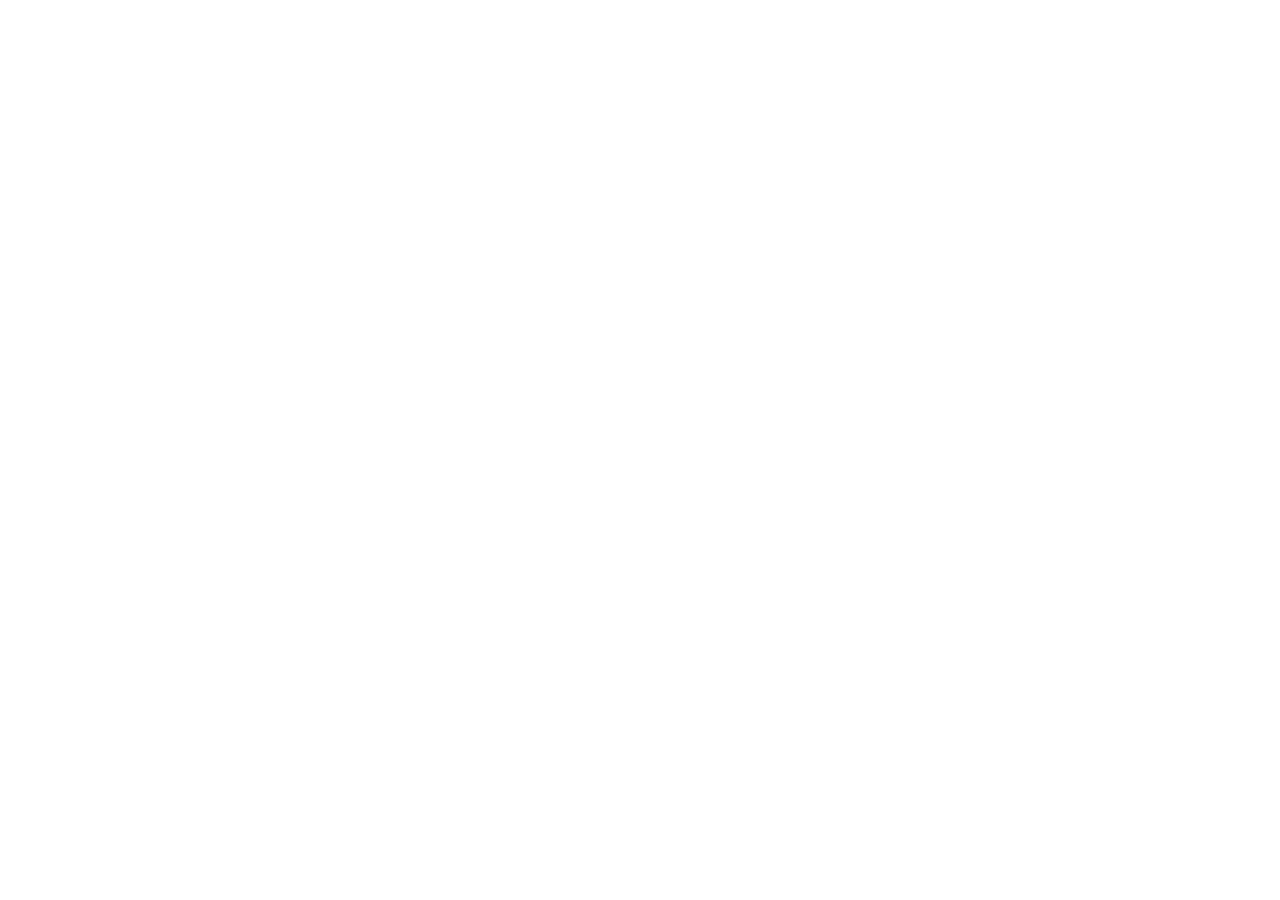
==== index.html @ 12444344 "fix(docs): correct Android version, remove exposed SDK key, fix Kakao typos, improve sidebar readabi" ====
<!DOCTYPE html>
<html lang="ko">
<head>
  <meta charset="UTF-8">
  <title>KT Nasmedia SDK Docs</title>
  <meta name="viewport" content="width=device-width, initial-scale=1.0">
  <meta name="description" content="KT Nasmedia NAP MX SDK · NAP Tracking SDK 공식 연동 가이드">

  <!-- Google Fonts -->
  <link rel="preconnect" href="https://fonts.googleapis.com">
  <link rel="preconnect" href="https://fonts.gstatic.com" crossorigin>
  <link href="https://fonts.googleapis.com/css2?family=Noto+Sans+KR:wght@400;500;600;700&family=JetBrains+Mono:wght@400;500&display=swap" rel="stylesheet">

  <!-- Docsify 기본 테마 (레이아웃 기반) -->
  <link rel="stylesheet" href="https://cdn.jsdelivr.net/npm/docsify-themeable@0/dist/css/theme-simple.css">

  <style>
    /* ── 브랜드/색상 변수 ── */
    :root {
      --theme-color: #E42429;
      --base-font-family: 'Noto Sans KR', -apple-system, BlinkMacSystemFont, sans-serif;
      --base-font-size: 15px;
      --base-line-height: 1.8;
      --base-color: #1f2328;

      /* 사이드바 */
      --sidebar-width: 270px;
      --sidebar-background: #ffffff;
      --sidebar-border-color: #e8eaed;
      --sidebar-border-width: 0 1px 0 0;
      --sidebar-nav-link-color: #444c56;
      --sidebar-nav-link-color--active: #E42429;
      --sidebar-nav-link-background-color--active: #fff0f0;
      --sidebar-nav-link-font-weight--active: 600;
      --sidebar-nav-link-border-color--active: #E42429;
      --sidebar-nav-link-border-width--active: 0 0 0 3px;
      --sidebar-nav-link-padding: 6px 16px;
      --sidebar-nav-link-font-size: 13.5px;

      /* 콘텐츠 */
      --content-max-width: 820px;
      --base-background-color: #fff;

      /* 코드 */
      --code-font-family: 'JetBrains Mono', monospace;
      --code-font-size: 13px;
      --code-theme-background: #161b22;
      --code-theme-text: #e6edf3;
      --code-inline-background: #f6f8fa;
      --code-inline-color: #c7254e;
      --code-inline-border-radius: 4px;

      /* 제목 */
      --heading-color: #1f2328;
      --heading-h1-font-size: 1.85rem;
      --heading-h1-font-weight: 700;
      --heading-h1-border-width: 0 0 2px;
      --heading-h1-border-color: #E42429;
      --heading-h2-font-size: 1.25rem;
      --heading-h2-font-weight: 600;
      --heading-h2-border-color: #e8eaed;

      /* 테이블 */
      --table-cell-padding: 9px 14px;
      --table-head-background: #f6f8fa;
      --table-head-font-size: 11.5px;
      --table-head-font-weight: 700;
      --table-head-color: #656d76;
      --table-row-even-background: transparent;
      --table-row-odd-background: transparent;

      /* 링크 */
      --link-color: #1a73e8;

      /* blockquote */
      --blockquote-background: #f0f6ff;
      --blockquote-border-color: #1a73e8;
      --blockquote-color: #0969da;
      --blockquote-font-size: 14px;
    }

    /* ── 사이드바 추가 스타일 ── */
    .sidebar-nav > ul > li > p,
    .sidebar-nav > ul > li > strong {
      font-size: 11px !important;
      font-weight: 700 !important;
      letter-spacing: .7px !important;
      text-transform: uppercase !important;
      color: #8c959f !important;
      padding: 18px 16px 4px !important;
      margin: 0 !important;
      display: block;
    }

    .sidebar-nav a {
      border-radius: 6px !important;
      margin: 1px 8px !important;
      transition: background .1s, color .1s !important;
      color: #444c56 !important;
    }

    /* 2단계: 개요, 플랫폼 섹션 */
    .sidebar-nav ul ul a { padding-left: 24px !important; font-size: 13px !important; color: #444c56 !important; }
    /* 3단계: 실제 페이지 링크 — 회색 제거, 읽기 쉽게 */
    .sidebar-nav ul ul ul a { padding-left: 38px !important; font-size: 12.5px !important; color: #555e68 !important; }

    /* 플랫폼 서브헤더 (🤖 Android, 🍎 iOS 등) */
    .sidebar-nav ul ul li > p,
    .sidebar-nav ul ul li > strong {
      font-size: 11px !important;
      font-weight: 700 !important;
      letter-spacing: .5px !important;
      color: #444c56 !important;
      padding: 10px 16px 2px 24px !important;
      margin: 0 !important;
      display: block !important;
      text-transform: none !important;
    }

    /* ── 코드 블록 ── */
    .markdown-section pre {
      border-radius: 10px !important;
      border: 1px solid #30363d !important;
    }

    /* ── 테이블 ── */
    .markdown-section table {
      border: 1px solid #e8eaed;
      border-radius: 8px;
      overflow: hidden;
    }
    .markdown-section th { letter-spacing: .4px; }
    .markdown-section td { border-bottom: 1px solid #f0f2f4; }
    .markdown-section tr:last-child td { border-bottom: none; }
    .markdown-section tr:hover td { background: #fafbfc !important; }

    /* ── 검색창 ── */
    .search { padding: 10px 12px 8px; border-bottom: 1px solid #e8eaed; }
    .search input {
      border-radius: 6px !important;
      border: 1px solid #d8dee4 !important;
      font-family: 'Noto Sans KR', sans-serif !important;
      font-size: 13px !important;
    }
    .search input:focus { border-color: #E42429 !important; box-shadow: 0 0 0 3px rgba(228,36,41,.12) !important; }

    /* ── 복사 버튼 ── */
    .docsify-copy-code-button {
      background: #21262d !important;
      color: #8b949e !important;
      border: 1px solid #30363d !important;
      border-radius: 5px !important;
      font-family: 'JetBrains Mono', monospace !important;
      font-size: 11px !important;
      top: 10px !important;
      right: 10px !important;
    }
    .docsify-copy-code-button:hover { color: #e6edf3 !important; }

    /* ── 페이지네이션 ── */
    .pagination-item-label { color: #E42429 !important; }
    .pagination-item a:hover { border-color: #E42429 !important; }

    /* ── 사이드바 브랜드 헤더 영역 ── */
    .kt-brand {
      display: flex;
      align-items: center;
      gap: 10px;
      padding: 0 16px;
      height: 56px;
      border-bottom: 1px solid #e8eaed;
      background: #fff;
      flex-shrink: 0;
    }
    .kt-brand-icon {
      width: 30px; height: 30px;
      background: #E42429;
      border-radius: 7px;
      display: flex; align-items: center; justify-content: center;
      font-size: 15px;
      flex-shrink: 0;
    }
    .kt-brand-name { font-size: 13.5px; font-weight: 700; color: #1f2328; line-height: 1.2; }
    .kt-brand-sub  { font-size: 10.5px; color: #8c959f; letter-spacing: .3px; }

    /* sidebar flex 레이아웃 — 브랜드 상단 고정 */
    .sidebar {
      display: flex !important;
      flex-direction: column !important;
      padding-top: 0 !important;
    }
    .sidebar .search { order: 2; }
    .sidebar .sidebar-nav { order: 3; }

    /* hr in sidebar */
    .sidebar-nav hr { border: none; border-top: 1px solid #e8eaed; margin: 6px 16px; }

    /* ── SDK 섹션 구분 — NAP MX SDK (빨강) ── */
    .sdk-mx {
      background: linear-gradient(135deg, rgba(228,36,41,0.06) 0%, rgba(228,36,41,0.02) 100%) !important;
      border-left: 4px solid #E42429 !important;
      border-radius: 0 8px 8px 0 !important;
      margin: 2px 6px 2px 0 !important;
      padding-bottom: 4px !important;
    }
    .sdk-mx > p,
    .sdk-mx > strong {
      background: #E42429 !important;
      color: #ffffff !important;
      border-radius: 0 6px 6px 0 !important;
      padding: 6px 14px 6px 12px !important;
      margin: 0 0 4px -1px !important;
      font-size: 11px !important;
      font-weight: 700 !important;
      letter-spacing: .8px !important;
      text-transform: uppercase !important;
      display: block !important;
    }

    /* ── SDK 섹션 구분 — NAP Tracking SDK (파랑) ── */
    .sdk-tracking {
      background: linear-gradient(135deg, rgba(3,105,161,0.06) 0%, rgba(3,105,161,0.02) 100%) !important;
      border-left: 4px solid #0369a1 !important;
      border-radius: 0 8px 8px 0 !important;
      margin: 2px 6px 2px 0 !important;
      padding-bottom: 4px !important;
    }
    .sdk-tracking > p,
    .sdk-tracking > strong {
      background: #0369a1 !important;
      color: #ffffff !important;
      border-radius: 0 6px 6px 0 !important;
      padding: 6px 14px 6px 12px !important;
      margin: 0 0 4px -1px !important;
      font-size: 11px !important;
      font-weight: 700 !important;
      letter-spacing: .8px !important;
      text-transform: uppercase !important;
      display: block !important;
    }

    /* Tracking 섹션 active 링크 파랑 계열 */
    .sdk-tracking li.active > a {
      color: #0369a1 !important;
      background: #e0f2fe !important;
      border-left-color: #0369a1 !important;
    }
  </style>
</head>
<body>
  <div id="app"></div>

  <script>
    window.$docsify = {
      name: '',
      repo: '',
      loadSidebar: true,
      auto2top: true,
      subMaxLevel: 3,
      search: {
        maxAge: 86400000,
        paths: 'auto',
        placeholder: '문서 검색...',
        noData: '검색 결과 없음',
        depth: 6,
      },
      alias: { '/.*/_sidebar.md': '/_sidebar.md' },
      copyCode: { buttonText: '복사', errorText: '오류', successText: '완료 ✓' },
      pagination: {
        previousText: '← 이전',
        nextText: '다음 →',
        crossChapter: true,
        crossChapterText: true,
      },
    }
  </script>

  <!-- Docsify 코어 -->
  <script src="https://cdn.jsdelivr.net/npm/docsify@4/lib/docsify.min.js"></script>

  <!-- 플러그인 -->
  <script src="https://cdn.jsdelivr.net/npm/docsify@4/lib/plugins/search.min.js"></script>
  <script src="https://cdn.jsdelivr.net/npm/docsify-copy-code@2/dist/docsify-copy-code.min.js"></script>
  <script src="https://cdn.jsdelivr.net/npm/docsify-pagination/dist/docsify-pagination.min.js"></script>

  <!-- 언어 하이라이팅 -->
  <script src="https://cdn.jsdelivr.net/npm/prismjs@1/components/prism-kotlin.min.js"></script>
  <script src="https://cdn.jsdelivr.net/npm/prismjs@1/components/prism-swift.min.js"></script>
  <script src="https://cdn.jsdelivr.net/npm/prismjs@1/components/prism-java.min.js"></script>
  <script src="https://cdn.jsdelivr.net/npm/prismjs@1/components/prism-ruby.min.js"></script>
  <script src="https://cdn.jsdelivr.net/npm/prismjs@1/components/prism-bash.min.js"></script>
  <script src="https://cdn.jsdelivr.net/npm/prismjs@1/components/prism-markup.min.js"></script>

  <!-- 브랜드 헤더 + SDK 섹션 구분 클래스 주입 -->
  <script>
    (function () {
      const brand = document.createElement('div');
      brand.className = 'kt-brand';
      brand.innerHTML = `
        <div class="kt-brand-icon">📡</div>
        <div>
          <div class="kt-brand-name">KT Nasmedia</div>
          <div class="kt-brand-sub">SDK Docs</div>
        </div>`;

      function tagSdkSections() {
        const nav = document.querySelector('.sidebar-nav');
        if (!nav) return;
        nav.querySelectorAll('li').forEach(function (li) {
          const label = li.querySelector('p') || li.querySelector('strong');
          if (!label) return;
          const text = label.textContent.trim();
          if (text.includes('NAP MX SDK')) li.classList.add('sdk-mx');
          else if (text.includes('NAP Tracking SDK')) li.classList.add('sdk-tracking');
        });
      }

      const obs = new MutationObserver(function () {
        const sb = document.querySelector('.sidebar');
        if (sb && !sb.querySelector('.kt-brand')) {
          sb.insertBefore(brand, sb.firstChild);
        }
        tagSdkSections();
      });
      obs.observe(document.body, { childList: true, subtree: true });
    })();
  </script>
</body>
</html>
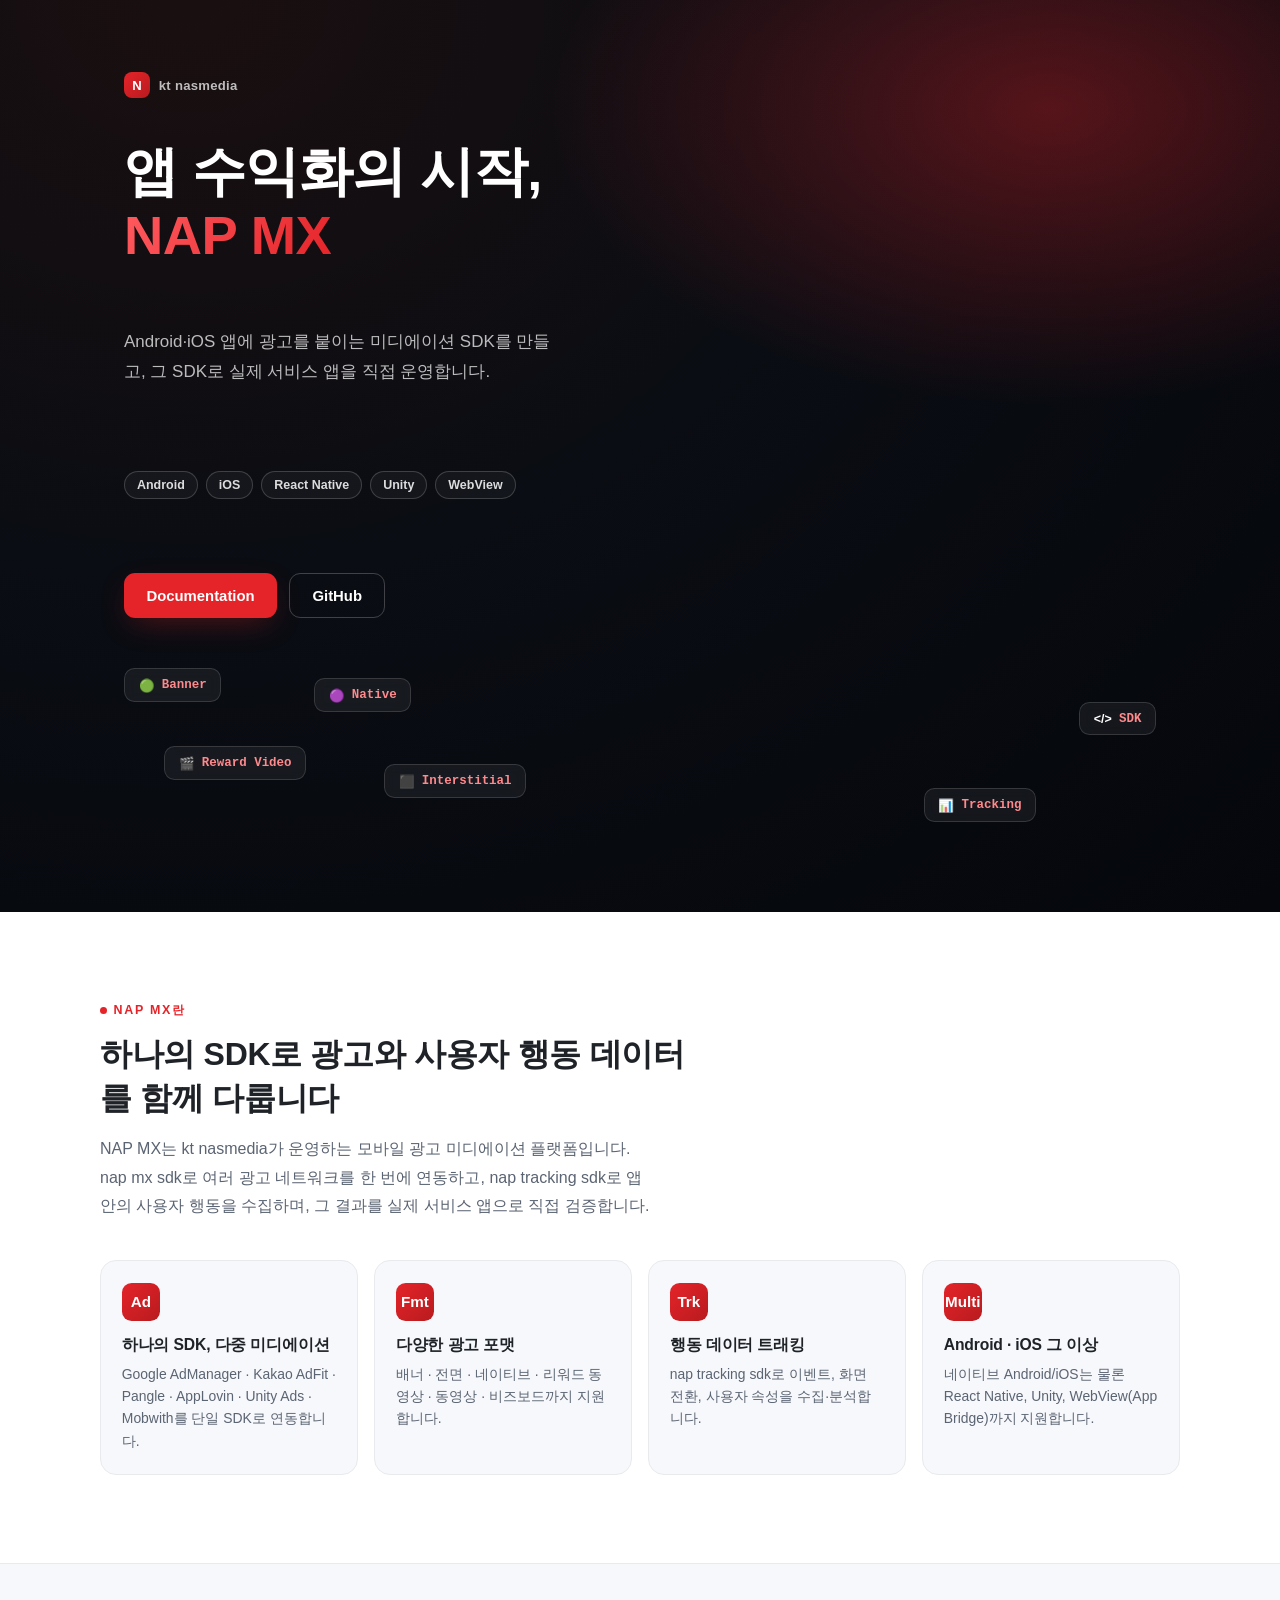
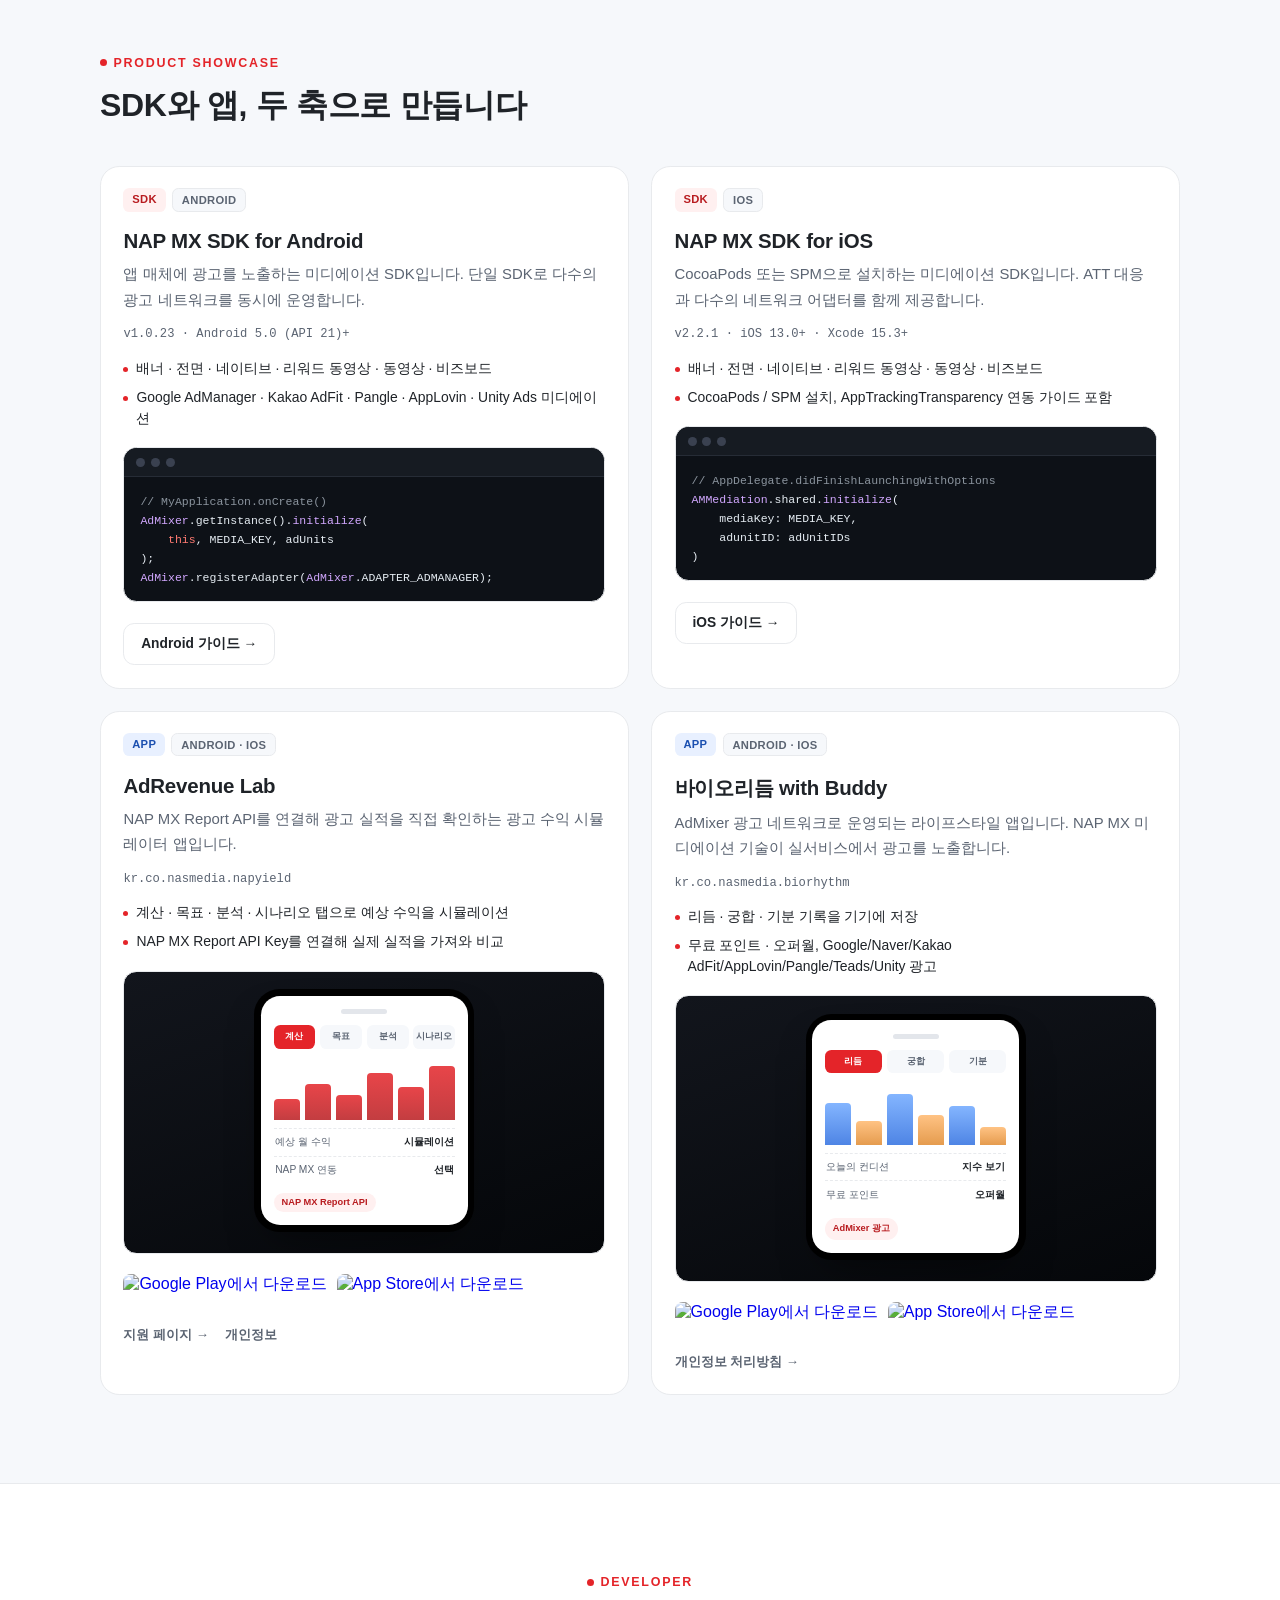
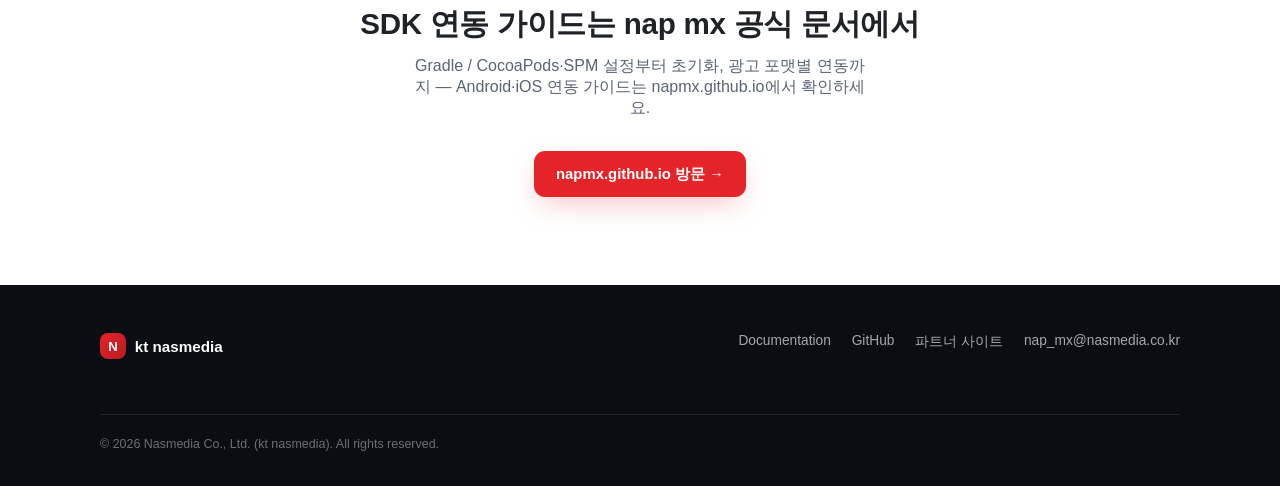
==== commit bcf1a59b: "refactor: drop in-repo SDK guides, point Documentation to napmx.github.io Remove the Docsify-based n" ====
--- a/index.html
+++ b/index.html
@@ -2,327 +2,313 @@
 <html lang="ko">
 <head>
   <meta charset="UTF-8">
-  <title>KT Nasmedia SDK Docs</title>
+  <title>NAP MX | kt nasmedia</title>
   <meta name="viewport" content="width=device-width, initial-scale=1.0">
-  <meta name="description" content="KT Nasmedia NAP MX SDK · NAP Tracking SDK 공식 연동 가이드">
+  <meta name="description" content="NAP MX — kt nasmedia의 모바일 광고 미디에이션 SDK와 이를 직접 운영하는 앱. Android · iOS 공식 연동 가이드는 napmx.github.io에서 확인하세요.">
+  <link rel="icon" href="data:image/svg+xml,%3Csvg xmlns='http://www.w3.org/2000/svg' viewBox='0 0 32 32'%3E%3Crect width='32' height='32' rx='8' fill='%23E42429'/%3E%3Ctext x='16' y='23' font-family='Arial,sans-serif' font-size='19' font-weight='800' fill='white' text-anchor='middle'%3EN%3C/text%3E%3C/svg%3E">
 
   <!-- Google Fonts -->
   <link rel="preconnect" href="https://fonts.googleapis.com">
   <link rel="preconnect" href="https://fonts.gstatic.com" crossorigin>
   <link href="https://fonts.googleapis.com/css2?family=Noto+Sans+KR:wght@400;500;600;700&family=JetBrains+Mono:wght@400;500&display=swap" rel="stylesheet">
 
-  <!-- Docsify 기본 테마 (레이아웃 기반) -->
-  <link rel="stylesheet" href="https://cdn.jsdelivr.net/npm/docsify-themeable@0/dist/css/theme-simple.css">
+  <style>
+    * { box-sizing: border-box; }
+    html { scroll-behavior: smooth; }
+    body { margin: 0; background: #0a0d13; }
+    @media (prefers-reduced-motion: reduce) { html { scroll-behavior: auto; } }
 
-  <style>
-    /* ── 브랜드/색상 변수 ── */
-    :root {
-      --theme-color: #E42429;
-      --base-font-family: 'Noto Sans KR', -apple-system, BlinkMacSystemFont, sans-serif;
-      --base-font-size: 15px;
-      --base-line-height: 1.8;
-      --base-color: #1f2328;
-
-      /* 사이드바 */
-      --sidebar-width: 270px;
-      --sidebar-background: #ffffff;
-      --sidebar-border-color: #e8eaed;
-      --sidebar-border-width: 0 1px 0 0;
-      --sidebar-nav-link-color: #444c56;
-      --sidebar-nav-link-color--active: #E42429;
-      --sidebar-nav-link-background-color--active: #fff0f0;
-      --sidebar-nav-link-font-weight--active: 600;
-      --sidebar-nav-link-border-color--active: #E42429;
-      --sidebar-nav-link-border-width--active: 0 0 0 3px;
-      --sidebar-nav-link-padding: 6px 16px;
-      --sidebar-nav-link-font-size: 13.5px;
-
-      /* 콘텐츠 */
-      --content-max-width: 820px;
-      --base-background-color: #fff;
-
-      /* 코드 */
-      --code-font-family: 'JetBrains Mono', monospace;
-      --code-font-size: 13px;
-      --code-theme-background: #161b22;
-      --code-theme-text: #e6edf3;
-      --code-inline-background: #f6f8fa;
-      --code-inline-color: #c7254e;
-      --code-inline-border-radius: 4px;
-
-      /* 제목 */
-      --heading-color: #1f2328;
-      --heading-h1-font-size: 1.85rem;
-      --heading-h1-font-weight: 700;
-      --heading-h1-border-width: 0 0 2px;
-      --heading-h1-border-color: #E42429;
-      --heading-h2-font-size: 1.25rem;
-      --heading-h2-font-weight: 600;
-      --heading-h2-border-color: #e8eaed;
-
-      /* 테이블 */
-      --table-cell-padding: 9px 14px;
-      --table-head-background: #f6f8fa;
-      --table-head-font-size: 11.5px;
-      --table-head-font-weight: 700;
-      --table-head-color: #656d76;
-      --table-row-even-background: transparent;
-      --table-row-odd-background: transparent;
-
-      /* 링크 */
-      --link-color: #1a73e8;
-
-      /* blockquote */
-      --blockquote-background: #f0f6ff;
-      --blockquote-border-color: #1a73e8;
-      --blockquote-color: #0969da;
-      --blockquote-font-size: 14px;
-    }
-
-    /* ── 사이드바 추가 스타일 ── */
-    .sidebar-nav > ul > li > p,
-    .sidebar-nav > ul > li > strong {
-      font-size: 11px !important;
-      font-weight: 700 !important;
-      letter-spacing: .7px !important;
-      text-transform: uppercase !important;
-      color: #8c959f !important;
-      padding: 18px 16px 4px !important;
-      margin: 0 !important;
-      display: block;
-    }
-
-    .sidebar-nav a {
-      border-radius: 6px !important;
-      margin: 1px 8px !important;
-      transition: background .1s, color .1s !important;
-      color: #444c56 !important;
-    }
-
-    /* 2단계: 개요, 플랫폼 섹션 */
-    .sidebar-nav ul ul a { padding-left: 24px !important; font-size: 13px !important; color: #444c56 !important; }
-    /* 3단계: 실제 페이지 링크 — 회색 제거, 읽기 쉽게 */
-    .sidebar-nav ul ul ul a { padding-left: 38px !important; font-size: 12.5px !important; color: #555e68 !important; }
-
-    /* 플랫폼 서브헤더 (🤖 Android, 🍎 iOS 등) */
-    .sidebar-nav ul ul li > p,
-    .sidebar-nav ul ul li > strong {
-      font-size: 11px !important;
-      font-weight: 700 !important;
-      letter-spacing: .5px !important;
-      color: #444c56 !important;
-      padding: 10px 16px 2px 24px !important;
-      margin: 0 !important;
-      display: block !important;
-      text-transform: none !important;
-    }
-
-    /* ── 코드 블록 ── */
-    .markdown-section pre {
-      border-radius: 10px !important;
-      border: 1px solid #30363d !important;
-    }
-
-    /* ── 테이블 ── */
-    .markdown-section table {
-      border: 1px solid #e8eaed;
-      border-radius: 8px;
-      overflow: hidden;
-    }
-    .markdown-section th { letter-spacing: .4px; }
-    .markdown-section td { border-bottom: 1px solid #f0f2f4; }
-    .markdown-section tr:last-child td { border-bottom: none; }
-    .markdown-section tr:hover td { background: #fafbfc !important; }
-
-    /* ── 검색창 ── */
-    .search { padding: 10px 12px 8px; border-bottom: 1px solid #e8eaed; }
-    .search input {
-      border-radius: 6px !important;
-      border: 1px solid #d8dee4 !important;
-      font-family: 'Noto Sans KR', sans-serif !important;
-      font-size: 13px !important;
-    }
-    .search input:focus { border-color: #E42429 !important; box-shadow: 0 0 0 3px rgba(228,36,41,.12) !important; }
-
-    /* ── 복사 버튼 ── */
-    .docsify-copy-code-button {
-      background: #21262d !important;
-      color: #8b949e !important;
-      border: 1px solid #30363d !important;
-      border-radius: 5px !important;
-      font-family: 'JetBrains Mono', monospace !important;
-      font-size: 11px !important;
-      top: 10px !important;
-      right: 10px !important;
-    }
-    .docsify-copy-code-button:hover { color: #e6edf3 !important; }
-
-    /* ── 페이지네이션 ── */
-    .pagination-item-label { color: #E42429 !important; }
-    .pagination-item a:hover { border-color: #E42429 !important; }
-
-    /* ── 사이드바 브랜드 헤더 영역 ── */
-    .kt-brand {
-      display: flex;
-      align-items: center;
-      gap: 10px;
-      padding: 0 16px;
-      height: 56px;
-      border-bottom: 1px solid #e8eaed;
-      background: #fff;
-      flex-shrink: 0;
-    }
-    .kt-brand-icon {
-      width: 30px; height: 30px;
-      background: #E42429;
-      border-radius: 7px;
-      display: flex; align-items: center; justify-content: center;
-      font-size: 15px;
-      flex-shrink: 0;
-    }
-    .kt-brand-name { font-size: 13.5px; font-weight: 700; color: #1f2328; line-height: 1.2; }
-    .kt-brand-sub  { font-size: 10.5px; color: #8c959f; letter-spacing: .3px; }
-
-    /* sidebar flex 레이아웃 — 브랜드 상단 고정 */
-    .sidebar {
-      display: flex !important;
-      flex-direction: column !important;
-      padding-top: 0 !important;
-    }
-    .sidebar .search { order: 2; }
-    .sidebar .sidebar-nav { order: 3; }
-
-    /* hr in sidebar */
-    .sidebar-nav hr { border: none; border-top: 1px solid #e8eaed; margin: 6px 16px; }
-
-    /* ── SDK 섹션 구분 — NAP MX SDK (빨강) ── */
-    .sdk-mx {
-      background: linear-gradient(135deg, rgba(228,36,41,0.06) 0%, rgba(228,36,41,0.02) 100%) !important;
-      border-left: 4px solid #E42429 !important;
-      border-radius: 0 8px 8px 0 !important;
-      margin: 2px 6px 2px 0 !important;
-      padding-bottom: 4px !important;
-    }
-    .sdk-mx > p,
-    .sdk-mx > strong {
-      background: #E42429 !important;
-      color: #ffffff !important;
-      border-radius: 0 6px 6px 0 !important;
-      padding: 6px 14px 6px 12px !important;
-      margin: 0 0 4px -1px !important;
-      font-size: 11px !important;
-      font-weight: 700 !important;
-      letter-spacing: .8px !important;
-      text-transform: uppercase !important;
-      display: block !important;
-    }
-
-    /* ── SDK 섹션 구분 — NAP Tracking SDK (파랑) ── */
-    .sdk-tracking {
-      background: linear-gradient(135deg, rgba(3,105,161,0.06) 0%, rgba(3,105,161,0.02) 100%) !important;
-      border-left: 4px solid #0369a1 !important;
-      border-radius: 0 8px 8px 0 !important;
-      margin: 2px 6px 2px 0 !important;
-      padding-bottom: 4px !important;
-    }
-    .sdk-tracking > p,
-    .sdk-tracking > strong {
-      background: #0369a1 !important;
-      color: #ffffff !important;
-      border-radius: 0 6px 6px 0 !important;
-      padding: 6px 14px 6px 12px !important;
-      margin: 0 0 4px -1px !important;
-      font-size: 11px !important;
-      font-weight: 700 !important;
-      letter-spacing: .8px !important;
-      text-transform: uppercase !important;
-      display: block !important;
-    }
-
-    /* Tracking 섹션 active 링크 파랑 계열 */
-    .sdk-tracking li.active > a {
-      color: #0369a1 !important;
-      background: #e0f2fe !important;
-      border-left-color: #0369a1 !important;
-    }
+    .nm-cover{--nm-red:#E42429;--nm-red-dark:#b81b1f;--nm-red-glow:rgba(228,36,41,.35);--nm-ink:#0a0d13;--nm-ink-soft:#121826;--nm-ink-line:rgba(255,255,255,.09);--nm-paper:#ffffff;--nm-paper-soft:#f6f8fb;--nm-line:#e8eaed;--nm-text:#1f2328;--nm-muted:#5b6472;--nm-mono:'JetBrains Mono',monospace;--nm-sans:'Noto Sans KR',-apple-system,BlinkMacSystemFont,sans-serif;display:block;width:100%;font-family:var(--nm-sans);color:var(--nm-text);}
+    .nm-cover *{box-sizing:border-box;}
+    .nm-cover a{text-decoration:none;}
+    .nm-cover section{padding:5.5rem 1.5rem;}
+    .nm-cover h1,.nm-cover h2,.nm-cover h3{font-family:var(--nm-sans);letter-spacing:-.01em;margin:0;}
+    .nm-cover .nm-wrap{max-width:1080px;margin:0 auto;}
+    .nm-cover .nm-eyebrow{display:inline-flex;align-items:center;gap:.4rem;font-size:.78rem;font-weight:700;letter-spacing:.14em;text-transform:uppercase;color:var(--nm-red);margin:0 0 .9rem;}
+    .nm-cover .nm-eyebrow::before{content:"";width:7px;height:7px;border-radius:50%;background:var(--nm-red);}
+    .nm-cover [data-reveal]{opacity:0;transform:translateY(22px);transition:opacity .7s ease,transform .7s ease;}
+    .nm-cover [data-reveal].is-visible{opacity:1;transform:none;}
+    @media (prefers-reduced-motion:reduce){.nm-cover [data-reveal]{opacity:1;transform:none;transition:none;}}
+    .nm-hero{position:relative;padding:0;background:radial-gradient(120% 140% at 15% 0%,#1a0f10 0%,var(--nm-ink) 45%,#05070c 100%);color:#fff;overflow:hidden;}
+    .nm-hero::before{content:"";position:absolute;inset:0;background:radial-gradient(60% 50% at 82% 12%,var(--nm-red-glow) 0%,transparent 65%);pointer-events:none;}
+    .nm-hero-inner{position:relative;max-width:1080px;margin:0 auto;padding:4.5rem 1.5rem 4rem;display:grid;gap:2.6rem;}
+    .nm-brand{display:inline-flex;align-items:center;gap:.55rem;font-size:.82rem;font-weight:700;color:rgba(255,255,255,.72);letter-spacing:.02em;}
+    .nm-brand-mark{width:26px;height:26px;border-radius:8px;background:linear-gradient(135deg,var(--nm-red),var(--nm-red-dark));display:flex;align-items:center;justify-content:center;font-size:.82rem;font-weight:800;color:#fff;flex-shrink:0;}
+    .nm-hero-title{font-size:clamp(2.1rem,5.4vw,3.4rem);line-height:1.18;font-weight:800;margin-top:1.4rem;}
+    .nm-hero-title .nm-accent{color:var(--nm-red);background:linear-gradient(120deg,#ff5a5f,var(--nm-red));-webkit-background-clip:text;background-clip:text;-webkit-text-fill-color:transparent;}
+    .nm-hero-sub{margin-top:1.1rem;max-width:46ch;font-size:1.06rem;line-height:1.75;color:rgba(255,255,255,.72);}
+    .nm-hero-badges{display:flex;flex-wrap:wrap;gap:.5rem;margin-top:1.6rem;}
+    .nm-hero-badges span{font-size:.78rem;font-weight:600;padding:.4rem .75rem;border-radius:99px;border:1px solid rgba(255,255,255,.18);color:rgba(255,255,255,.85);background:rgba(255,255,255,.04);}
+    .nm-hero-cta{display:flex;flex-wrap:wrap;gap:.75rem;margin-top:2rem;}
+    .nm-btn{display:inline-flex;align-items:center;gap:.4rem;padding:.85rem 1.4rem;border-radius:.7rem;font-weight:700;font-size:.93rem;transition:transform .15s ease,box-shadow .15s ease,background .15s ease,border-color .15s ease;}
+    .nm-btn-primary{background:var(--nm-red);color:#fff;box-shadow:0 10px 30px -8px var(--nm-red-glow);}
+    .nm-btn-primary:hover{background:#ff3238;transform:translateY(-2px);}
+    .nm-btn-ghost{border:1px solid rgba(255,255,255,.22);color:#fff;}
+    .nm-btn-ghost:hover{border-color:rgba(255,255,255,.5);transform:translateY(-2px);}
+    .nm-btn-dark{border:1px solid var(--nm-line);color:var(--nm-text);}
+    .nm-btn-dark:hover{border-color:var(--nm-red);color:var(--nm-red);}
+    .nm-hero-visual{position:relative;height:180px;margin-top:.5rem;}
+    .nm-chip{position:absolute;display:flex;align-items:center;gap:.45rem;padding:.55rem .85rem;border-radius:.65rem;background:rgba(255,255,255,.06);border:1px solid rgba(255,255,255,.14);backdrop-filter:blur(6px);font-size:.78rem;font-weight:600;color:#fff;animation:nm-float 6s ease-in-out infinite;white-space:nowrap;}
+    .nm-chip b{color:var(--nm-red-light,#ff8a8d);font-family:var(--nm-mono);font-weight:700;}
+    .nm-chip.c1{top:0;left:0;animation-delay:0s;}
+    .nm-chip.c2{top:10px;left:190px;animation-delay:.4s;}
+    .nm-chip.c3{top:78px;left:40px;animation-delay:.9s;}
+    .nm-chip.c4{top:96px;left:260px;animation-delay:1.3s;}
+    .nm-chip.c5{top:34px;right:0;animation-delay:.6s;}
+    .nm-chip.c6{top:120px;right:120px;animation-delay:1.6s;}
+    @keyframes nm-float{0%,100%{transform:translateY(0);}50%{transform:translateY(-9px);}}
+    @media (prefers-reduced-motion:reduce){.nm-chip{animation:none;}}
+    @media (max-width:720px){.nm-hero-visual{display:none;}}
+    .nm-intro{background:var(--nm-paper);}
+    .nm-intro h2{font-size:clamp(1.5rem,3.4vw,2rem);font-weight:800;max-width:34ch;}
+    .nm-intro .nm-lead{margin-top:.85rem;max-width:62ch;color:var(--nm-muted);font-size:1rem;line-height:1.8;}
+    .nm-feature-grid{display:grid;grid-template-columns:repeat(4,minmax(0,1fr));gap:1rem;margin-top:2.4rem;}
+    .nm-feature{padding:1.4rem 1.3rem;border:1px solid var(--nm-line);border-radius:1rem;background:var(--nm-paper-soft);transition:transform .2s ease,box-shadow .2s ease,border-color .2s ease;}
+    .nm-feature:hover{transform:translateY(-3px);border-color:var(--nm-red);box-shadow:0 14px 28px -18px rgba(228,36,41,.35);}
+    .nm-feature-icon{width:38px;height:38px;border-radius:.6rem;background:linear-gradient(135deg,var(--nm-red),var(--nm-red-dark));display:flex;align-items:center;justify-content:center;color:#fff;font-weight:800;font-size:.95rem;margin-bottom:.9rem;}
+    .nm-feature h3{font-size:.98rem;font-weight:700;}
+    .nm-feature p{margin:.4rem 0 0;font-size:.87rem;line-height:1.6;color:var(--nm-muted);}
+    @media (max-width:960px){.nm-feature-grid{grid-template-columns:repeat(2,minmax(0,1fr));}}
+    @media (max-width:560px){.nm-feature-grid{grid-template-columns:1fr;}}
+    .nm-showcase{background:var(--nm-paper-soft);border-top:1px solid var(--nm-line);border-bottom:1px solid var(--nm-line);}
+    .nm-showcase h2{font-size:clamp(1.5rem,3.4vw,2rem);font-weight:800;}
+    .nm-grid{display:grid;grid-template-columns:repeat(2,minmax(0,1fr));gap:1.4rem;margin-top:2.4rem;}
+    .nm-card{position:relative;display:flex;flex-direction:column;border:1px solid var(--nm-line);border-radius:1.2rem;background:var(--nm-paper);overflow:hidden;transition:transform .25s ease,box-shadow .25s ease;}
+    .nm-card:hover{transform:translateY(-4px);box-shadow:0 22px 44px -26px rgba(15,23,42,.28);}
+    .nm-card-head{display:flex;align-items:center;justify-content:space-between;padding:1.3rem 1.4rem 0;}
+    .nm-card-tags{display:flex;gap:.4rem;flex-wrap:wrap;}
+    .nm-tag{font-size:.7rem;font-weight:800;letter-spacing:.03em;padding:.3rem .55rem;border-radius:.4rem;text-transform:uppercase;}
+    .nm-tag-sdk{background:#fff0f0;color:var(--nm-red-dark);}
+    .nm-tag-app{background:#e8f0ff;color:#1a4fb0;}
+    .nm-tag-os{background:var(--nm-paper-soft);color:var(--nm-muted);border:1px solid var(--nm-line);}
+    .nm-card-body{padding:1.1rem 1.4rem 0;}
+    .nm-card-body h3{font-size:1.28rem;font-weight:800;}
+    .nm-card-body .nm-desc{margin:.55rem 0 0;color:var(--nm-muted);font-size:.93rem;line-height:1.7;}
+    .nm-card-specs{margin:.9rem 0 0;font-family:var(--nm-mono);font-size:.76rem;color:var(--nm-muted);}
+    .nm-feat-list{list-style:none;margin:1.05rem 0 0;padding:0;display:grid;gap:.5rem;}
+    .nm-feat-list li{display:flex;gap:.5rem;font-size:.87rem;color:var(--nm-text);line-height:1.5;}
+    .nm-feat-list li::before{content:"";flex-shrink:0;width:5px;height:5px;margin-top:.55rem;border-radius:50%;background:var(--nm-red);}
+    .nm-card-cta{margin:1.3rem 1.4rem 1.4rem;display:flex;flex-direction:column;align-items:flex-start;gap:.7rem;}
+    .nm-card-cta .nm-btn{font-size:.86rem;padding:.7rem 1.05rem;}
+    .nm-store-row{display:flex;gap:.6rem;flex-wrap:wrap;}
+    .nm-store-link{display:inline-flex;border-radius:8px;transition:transform .2s ease,opacity .2s ease;}
+    .nm-store-link:hover{transform:translateY(-2px);opacity:.85;}
+    .nm-store-badge{display:block;height:40px;width:auto;border-radius:8px;}
+    .nm-more-link{font-size:.82rem;font-weight:700;color:var(--nm-muted);}
+    .nm-more-link:hover{color:var(--nm-red);}
+    .nm-card-links{display:flex;gap:1rem;flex-wrap:wrap;}
+    .nm-visual{margin:1.15rem 1.4rem 0;border-radius:.85rem;overflow:hidden;border:1px solid var(--nm-line);}
+    .nm-code{background:#0d1117;color:#e6edf3;font-family:var(--nm-mono);font-size:.72rem;line-height:1.65;}
+    .nm-code-bar{display:flex;gap:.35rem;padding:.6rem .75rem;background:#161b22;border-bottom:1px solid #262c36;}
+    .nm-code-bar span{width:9px;height:9px;border-radius:50%;background:#3a4150;}
+    .nm-code pre{margin:0;padding:.9rem 1rem;overflow-x:auto;white-space:pre;}
+    .nm-code .k{color:#ff7b72;}.nm-code .s{color:#a5d6ff;}.nm-code .c{color:#8b949e;}.nm-code .f{color:#d2a8ff;}
+    .nm-phone{position:relative;background:linear-gradient(160deg,#12151c,#05070a);padding:1.1rem 1rem 1.3rem;}
+    .nm-phone-frame{max-width:220px;margin:0 auto;border-radius:1.6rem;background:#000;padding:.4rem;box-shadow:0 20px 40px -18px rgba(0,0,0,.55);}
+    .nm-phone-screen{border-radius:1.2rem;background:var(--nm-paper);padding:.85rem .8rem;min-height:210px;}
+    .nm-phone-notch{width:46px;height:5px;border-radius:99px;background:#e3e6eb;margin:0 auto .7rem;}
+    .nm-phone-tabs{display:flex;gap:.3rem;margin-bottom:.7rem;}
+    .nm-phone-tabs span{flex:1;text-align:center;font-size:.58rem;font-weight:700;padding:.32rem 0;border-radius:.4rem;background:var(--nm-paper-soft);color:var(--nm-muted);}
+    .nm-phone-tabs span.on{background:var(--nm-red);color:#fff;}
+    .nm-phone-bars{display:flex;align-items:flex-end;gap:.3rem;height:60px;margin:.5rem 0;}
+    .nm-phone-bars i{flex:1;border-radius:.25rem .25rem 0 0;background:linear-gradient(180deg,var(--nm-red),var(--nm-red-dark));opacity:.85;}
+    .nm-phone-row{display:flex;justify-content:space-between;align-items:center;padding:.4rem .1rem;border-top:1px dashed var(--nm-line);font-size:.64rem;color:var(--nm-muted);}
+    .nm-phone-row b{color:var(--nm-text);font-weight:700;}
+    .nm-phone-pill{display:inline-block;margin-top:.6rem;font-size:.58rem;font-weight:700;padding:.28rem .5rem;border-radius:99px;background:#fff0f0;color:var(--nm-red-dark);}
+    .nm-devbridge{background:var(--nm-paper);text-align:center;}
+    .nm-devbridge h2{font-size:clamp(1.4rem,3vw,1.85rem);font-weight:800;}
+    .nm-devbridge .nm-lead{margin:.7rem auto 0;max-width:52ch;color:var(--nm-muted);}
+    .nm-devbridge .nm-hero-cta{justify-content:center;margin-top:2rem;}
+    .nm-footer{background:var(--nm-ink);color:rgba(255,255,255,.6);padding:3rem 1.5rem 2.2rem;}
+    .nm-footer-inner{max-width:1080px;margin:0 auto;display:flex;flex-wrap:wrap;justify-content:space-between;gap:1.6rem;align-items:flex-start;}
+    .nm-footer-brand{display:flex;align-items:center;gap:.55rem;font-weight:800;color:#fff;font-size:.95rem;}
+    .nm-footer-links{display:flex;flex-wrap:wrap;gap:1.3rem;font-size:.86rem;}
+    .nm-footer-links a{color:rgba(255,255,255,.64);}
+    .nm-footer-links a:hover{color:#fff;}
+    .nm-footer-copy{width:100%;margin-top:1.8rem;padding-top:1.4rem;border-top:1px solid var(--nm-ink-line);font-size:.78rem;color:rgba(255,255,255,.4);}
+    @media (max-width:960px){.nm-grid{grid-template-columns:1fr;}}
+    @media (max-width:640px){.nm-cover section{padding:3.4rem 1.1rem;}.nm-hero-inner{padding:3.6rem 1.1rem 3rem;}}
   </style>
 </head>
 <body>
-  <div id="app"></div>
+  <div class="nm-cover">
+    <header class="nm-hero">
+      <div class="nm-hero-inner">
+        <div class="nm-brand"><span class="nm-brand-mark">N</span>kt nasmedia</div>
+        <h1 class="nm-hero-title">앱 수익화의 시작,<br><span class="nm-accent">NAP MX</span></h1>
+        <p class="nm-hero-sub">Android·iOS 앱에 광고를 붙이는 미디에이션 SDK를 만들고, 그 SDK로 실제 서비스 앱을 직접 운영합니다.</p>
+        <div class="nm-hero-badges"><span>Android</span><span>iOS</span><span>React Native</span><span>Unity</span><span>WebView</span></div>
+        <div class="nm-hero-cta">
+          <a class="nm-btn nm-btn-primary" href="https://napmx.github.io/" target="_blank" rel="noopener">Documentation</a>
+          <a class="nm-btn nm-btn-ghost" href="https://github.com/Nasmedia-Tech" target="_blank" rel="noopener">GitHub</a>
+        </div>
+        <div class="nm-hero-visual">
+          <span class="nm-chip c1">🟢 <b>Banner</b></span>
+          <span class="nm-chip c2">🟣 <b>Native</b></span>
+          <span class="nm-chip c3">🎬 <b>Reward Video</b></span>
+          <span class="nm-chip c4">⬛ <b>Interstitial</b></span>
+          <span class="nm-chip c5">&lt;/&gt; <b>SDK</b></span>
+          <span class="nm-chip c6">📊 <b>Tracking</b></span>
+        </div>
+      </div>
+    </header>
+    <section class="nm-intro" data-reveal>
+      <div class="nm-wrap">
+        <p class="nm-eyebrow">NAP MX란</p>
+        <h2>하나의 SDK로 광고와 사용자 행동 데이터를 함께 다룹니다</h2>
+        <p class="nm-lead">NAP MX는 kt nasmedia가 운영하는 모바일 광고 미디에이션 플랫폼입니다. nap mx sdk로 여러 광고 네트워크를 한 번에 연동하고, nap tracking sdk로 앱 안의 사용자 행동을 수집하며, 그 결과를 실제 서비스 앱으로 직접 검증합니다.</p>
+        <div class="nm-feature-grid">
+          <div class="nm-feature"><div class="nm-feature-icon">Ad</div><h3>하나의 SDK, 다중 미디에이션</h3><p>Google AdManager · Kakao AdFit · Pangle · AppLovin · Unity Ads · Mobwith를 단일 SDK로 연동합니다.</p></div>
+          <div class="nm-feature"><div class="nm-feature-icon">Fmt</div><h3>다양한 광고 포맷</h3><p>배너 · 전면 · 네이티브 · 리워드 동영상 · 동영상 · 비즈보드까지 지원합니다.</p></div>
+          <div class="nm-feature"><div class="nm-feature-icon">Trk</div><h3>행동 데이터 트래킹</h3><p>nap tracking sdk로 이벤트, 화면 전환, 사용자 속성을 수집·분석합니다.</p></div>
+          <div class="nm-feature"><div class="nm-feature-icon">Multi</div><h3>Android · iOS 그 이상</h3><p>네이티브 Android/iOS는 물론 React Native, Unity, WebView(App Bridge)까지 지원합니다.</p></div>
+        </div>
+      </div>
+    </section>
+    <section class="nm-showcase" data-reveal>
+      <div class="nm-wrap">
+        <p class="nm-eyebrow">Product Showcase</p>
+        <h2>SDK와 앱, 두 축으로 만듭니다</h2>
+        <div class="nm-grid">
+          <article class="nm-card">
+            <div class="nm-card-head"><div class="nm-card-tags"><span class="nm-tag nm-tag-sdk">SDK</span><span class="nm-tag nm-tag-os">Android</span></div></div>
+            <div class="nm-card-body">
+              <h3>NAP MX SDK for Android</h3>
+              <p class="nm-desc">앱 매체에 광고를 노출하는 미디에이션 SDK입니다. 단일 SDK로 다수의 광고 네트워크를 동시에 운영합니다.</p>
+              <p class="nm-card-specs">v1.0.23 · Android 5.0 (API 21)+</p>
+              <ul class="nm-feat-list">
+                <li>배너 · 전면 · 네이티브 · 리워드 동영상 · 동영상 · 비즈보드</li>
+                <li>Google AdManager · Kakao AdFit · Pangle · AppLovin · Unity Ads 미디에이션</li>
+              </ul>
+            </div>
+            <div class="nm-visual nm-code"><div class="nm-code-bar"><span></span><span></span><span></span></div>
+              <pre><span class="c">// MyApplication.onCreate()</span>
+<span class="f">AdMixer</span>.getInstance().<span class="f">initialize</span>(
+    <span class="k">this</span>, MEDIA_KEY, adUnits
+);
+<span class="f">AdMixer</span>.registerAdapter(<span class="f">AdMixer</span>.ADAPTER_ADMANAGER);</pre></div>
+            <div class="nm-card-cta"><a class="nm-btn nm-btn-dark" href="https://napmx.github.io/" target="_blank" rel="noopener">Android 가이드 →</a></div>
+          </article>
+          <article class="nm-card">
+            <div class="nm-card-head"><div class="nm-card-tags"><span class="nm-tag nm-tag-sdk">SDK</span><span class="nm-tag nm-tag-os">iOS</span></div></div>
+            <div class="nm-card-body">
+              <h3>NAP MX SDK for iOS</h3>
+              <p class="nm-desc">CocoaPods 또는 SPM으로 설치하는 미디에이션 SDK입니다. ATT 대응과 다수의 네트워크 어댑터를 함께 제공합니다.</p>
+              <p class="nm-card-specs">v2.2.1 · iOS 13.0+ · Xcode 15.3+</p>
+              <ul class="nm-feat-list">
+                <li>배너 · 전면 · 네이티브 · 리워드 동영상 · 동영상 · 비즈보드</li>
+                <li>CocoaPods / SPM 설치, AppTrackingTransparency 연동 가이드 포함</li>
+              </ul>
+            </div>
+            <div class="nm-visual nm-code"><div class="nm-code-bar"><span></span><span></span><span></span></div>
+              <pre><span class="c">// AppDelegate.didFinishLaunchingWithOptions</span>
+<span class="f">AMMediation</span>.shared.<span class="f">initialize</span>(
+    mediaKey: MEDIA_KEY,
+    adunitID: adUnitIDs
+)</pre></div>
+            <div class="nm-card-cta"><a class="nm-btn nm-btn-dark" href="https://napmx.github.io/" target="_blank" rel="noopener">iOS 가이드 →</a></div>
+          </article>
+          <article class="nm-card">
+            <div class="nm-card-head"><div class="nm-card-tags"><span class="nm-tag nm-tag-app">APP</span><span class="nm-tag nm-tag-os">Android · iOS</span></div></div>
+            <div class="nm-card-body">
+              <h3>AdRevenue Lab</h3>
+              <p class="nm-desc">NAP MX Report API를 연결해 광고 실적을 직접 확인하는 광고 수익 시뮬레이터 앱입니다.</p>
+              <p class="nm-card-specs">kr.co.nasmedia.napyield</p>
+              <ul class="nm-feat-list">
+                <li>계산 · 목표 · 분석 · 시나리오 탭으로 예상 수익을 시뮬레이션</li>
+                <li>NAP MX Report API Key를 연결해 실제 실적을 가져와 비교</li>
+              </ul>
+            </div>
+            <div class="nm-visual nm-phone"><div class="nm-phone-frame"><div class="nm-phone-screen">
+              <div class="nm-phone-notch"></div>
+              <div class="nm-phone-tabs"><span class="on">계산</span><span>목표</span><span>분석</span><span>시나리오</span></div>
+              <div class="nm-phone-bars"><i style="height:35%"></i><i style="height:60%"></i><i style="height:42%"></i><i style="height:78%"></i><i style="height:55%"></i><i style="height:90%"></i></div>
+              <div class="nm-phone-row">예상 월 수익<b>시뮬레이션</b></div>
+              <div class="nm-phone-row">NAP MX 연동<b>선택</b></div>
+              <span class="nm-phone-pill">NAP MX Report API</span>
+            </div></div></div>
+            <div class="nm-card-cta">
+              <div class="nm-store-row">
+                <a class="nm-store-link" href="https://play.google.com/store/apps/details?id=kr.co.nasmedia.napyield" target="_blank" rel="noopener"><img class="nm-store-badge" src="https://play.google.com/intl/en_us/badges/static/images/badges/ko_badge_web_generic.png" alt="Google Play에서 다운로드" loading="lazy"></a>
+                <a class="nm-store-link" href="https://apps.apple.com/kr/app/adrevenue-lab-%EA%B4%91%EA%B3%A0%EC%88%98%EC%9D%B5-%EA%B3%84%EC%82%B0%EA%B8%B0/id6808604544" target="_blank" rel="noopener"><img class="nm-store-badge" src="https://tools.applemediaservices.com/api/badges/download-on-the-app-store/black/ko-kr?size=250x83" alt="App Store에서 다운로드" loading="lazy"></a>
+              </div>
+              <div class="nm-card-links"><a class="nm-more-link" href="ad-revenue-simulator/public/support/">지원 페이지 →</a><a class="nm-more-link" href="ad-revenue-simulator/public/privacy-policy/">개인정보</a></div>
+            </div>
+          </article>
+          <article class="nm-card">
+            <div class="nm-card-head"><div class="nm-card-tags"><span class="nm-tag nm-tag-app">APP</span><span class="nm-tag nm-tag-os">Android · iOS</span></div></div>
+            <div class="nm-card-body">
+              <h3>바이오리듬 with Buddy</h3>
+              <p class="nm-desc">AdMixer 광고 네트워크로 운영되는 라이프스타일 앱입니다. NAP MX 미디에이션 기술이 실서비스에서 광고를 노출합니다.</p>
+              <p class="nm-card-specs">kr.co.nasmedia.biorhythm</p>
+              <ul class="nm-feat-list">
+                <li>리듬 · 궁합 · 기분 기록을 기기에 저장</li>
+                <li>무료 포인트 · 오퍼월, Google/Naver/Kakao AdFit/AppLovin/Pangle/Teads/Unity 광고</li>
+              </ul>
+            </div>
+            <div class="nm-visual nm-phone"><div class="nm-phone-frame"><div class="nm-phone-screen">
+              <div class="nm-phone-notch"></div>
+              <div class="nm-phone-tabs"><span class="on">리듬</span><span>궁합</span><span>기분</span></div>
+              <div class="nm-phone-bars"><i style="height:70%;background:linear-gradient(180deg,#6ea8ff,#2f6fe0)"></i><i style="height:40%;background:linear-gradient(180deg,#ffb86e,#e08a2f)"></i><i style="height:85%;background:linear-gradient(180deg,#6ea8ff,#2f6fe0)"></i><i style="height:50%;background:linear-gradient(180deg,#ffb86e,#e08a2f)"></i><i style="height:65%;background:linear-gradient(180deg,#6ea8ff,#2f6fe0)"></i><i style="height:30%;background:linear-gradient(180deg,#ffb86e,#e08a2f)"></i></div>
+              <div class="nm-phone-row">오늘의 컨디션<b>지수 보기</b></div>
+              <div class="nm-phone-row">무료 포인트<b>오퍼월</b></div>
+              <span class="nm-phone-pill">AdMixer 광고</span>
+            </div></div></div>
+            <div class="nm-card-cta">
+              <div class="nm-store-row">
+                <a class="nm-store-link" href="https://play.google.com/store/apps/details?id=kr.co.nasmedia.biorhythm" target="_blank" rel="noopener"><img class="nm-store-badge" src="https://play.google.com/intl/en_us/badges/static/images/badges/ko_badge_web_generic.png" alt="Google Play에서 다운로드" loading="lazy"></a>
+                <a class="nm-store-link" href="https://apps.apple.com/kr/app/%ED%95%A8%EA%BB%98%ED%95%98%EB%8A%94-%EB%B0%94%EC%9D%B4%EC%98%A4%EB%A6%AC%EB%93%AC-biorhythm/id6781490818" target="_blank" rel="noopener"><img class="nm-store-badge" src="https://tools.applemediaservices.com/api/badges/download-on-the-app-store/black/ko-kr?size=250x83" alt="App Store에서 다운로드" loading="lazy"></a>
+              </div>
+              <div class="nm-card-links"><a class="nm-more-link" href="biorhythm/privacy-policy/">개인정보 처리방침 →</a></div>
+            </div>
+          </article>
+        </div>
+      </div>
+    </section>
+    <section class="nm-devbridge" data-reveal>
+      <div class="nm-wrap">
+        <p class="nm-eyebrow">Developer</p>
+        <h2>SDK 연동 가이드는 nap mx 공식 문서에서</h2>
+        <p class="nm-lead">Gradle / CocoaPods·SPM 설정부터 초기화, 광고 포맷별 연동까지 — Android·iOS 연동 가이드는 napmx.github.io에서 확인하세요.</p>
+        <div class="nm-hero-cta">
+          <a class="nm-btn nm-btn-primary" href="https://napmx.github.io/" target="_blank" rel="noopener">napmx.github.io 방문 →</a>
+        </div>
+      </div>
+    </section>
+    <footer class="nm-footer">
+      <div class="nm-footer-inner">
+        <div class="nm-footer-brand"><span class="nm-brand-mark">N</span>kt nasmedia</div>
+        <nav class="nm-footer-links">
+          <a href="https://napmx.github.io/" target="_blank" rel="noopener">Documentation</a>
+          <a href="https://github.com/Nasmedia-Tech" target="_blank" rel="noopener">GitHub</a>
+          <a href="https://publisher.admixer.co.kr/signin" target="_blank" rel="noopener">파트너 사이트</a>
+          <a href="mailto:nap_mx@nasmedia.co.kr">nap_mx@nasmedia.co.kr</a>
+        </nav>
+        <div class="nm-footer-copy">© 2026 Nasmedia Co., Ltd. (kt nasmedia). All rights reserved.</div>
+      </div>
+    </footer>
+  </div>
 
   <script>
-    window.$docsify = {
-      name: '',
-      repo: '',
-      loadSidebar: true,
-      auto2top: true,
-      subMaxLevel: 3,
-      search: {
-        maxAge: 86400000,
-        paths: 'auto',
-        placeholder: '문서 검색...',
-        noData: '검색 결과 없음',
-        depth: 6,
-      },
-      alias: { '/.*/_sidebar.md': '/_sidebar.md' },
-      copyCode: { buttonText: '복사', errorText: '오류', successText: '완료 ✓' },
-      pagination: {
-        previousText: '← 이전',
-        nextText: '다음 →',
-        crossChapter: true,
-        crossChapterText: true,
-      },
-    }
-  </script>
-
-  <!-- Docsify 코어 -->
-  <script src="https://cdn.jsdelivr.net/npm/docsify@4/lib/docsify.min.js"></script>
-
-  <!-- 플러그인 -->
-  <script src="https://cdn.jsdelivr.net/npm/docsify@4/lib/plugins/search.min.js"></script>
-  <script src="https://cdn.jsdelivr.net/npm/docsify-copy-code@2/dist/docsify-copy-code.min.js"></script>
-  <script src="https://cdn.jsdelivr.net/npm/docsify-pagination/dist/docsify-pagination.min.js"></script>
-
-  <!-- 언어 하이라이팅 -->
-  <script src="https://cdn.jsdelivr.net/npm/prismjs@1/components/prism-kotlin.min.js"></script>
-  <script src="https://cdn.jsdelivr.net/npm/prismjs@1/components/prism-swift.min.js"></script>
-  <script src="https://cdn.jsdelivr.net/npm/prismjs@1/components/prism-java.min.js"></script>
-  <script src="https://cdn.jsdelivr.net/npm/prismjs@1/components/prism-ruby.min.js"></script>
-  <script src="https://cdn.jsdelivr.net/npm/prismjs@1/components/prism-bash.min.js"></script>
-  <script src="https://cdn.jsdelivr.net/npm/prismjs@1/components/prism-markup.min.js"></script>
-
-  <!-- 브랜드 헤더 + SDK 섹션 구분 클래스 주입 -->
-  <script>
     (function () {
-      const brand = document.createElement('div');
-      brand.className = 'kt-brand';
-      brand.innerHTML = `
-        <div class="kt-brand-icon">📡</div>
-        <div>
-          <div class="kt-brand-name">KT Nasmedia</div>
-          <div class="kt-brand-sub">SDK Docs</div>
-        </div>`;
-
-      function tagSdkSections() {
-        const nav = document.querySelector('.sidebar-nav');
-        if (!nav) return;
-        nav.querySelectorAll('li').forEach(function (li) {
-          const label = li.querySelector('p') || li.querySelector('strong');
-          if (!label) return;
-          const text = label.textContent.trim();
-          if (text.includes('NAP MX SDK')) li.classList.add('sdk-mx');
-          else if (text.includes('NAP Tracking SDK')) li.classList.add('sdk-tracking');
+      var targets = document.querySelectorAll('.nm-cover [data-reveal]');
+      var prefersReduced = window.matchMedia && window.matchMedia('(prefers-reduced-motion: reduce)').matches;
+      if (prefersReduced || typeof IntersectionObserver === 'undefined') {
+        targets.forEach(function (el) { el.classList.add('is-visible'); });
+        return;
+      }
+      var observer = new IntersectionObserver(function (entries) {
+        entries.forEach(function (entry) {
+          if (entry.isIntersecting) {
+            entry.target.classList.add('is-visible');
+            observer.unobserve(entry.target);
+          }
         });
-      }
-
-      const obs = new MutationObserver(function () {
-        const sb = document.querySelector('.sidebar');
-        if (sb && !sb.querySelector('.kt-brand')) {
-          sb.insertBefore(brand, sb.firstChild);
-        }
-        tagSdkSections();
+      }, { threshold: 0.05 });
+      targets.forEach(function (el) {
+        observer.observe(el);
+        setTimeout(function () { el.classList.add('is-visible'); }, 1800);
       });
-      obs.observe(document.body, { childList: true, subtree: true });
     })();
   </script>
 </body>
